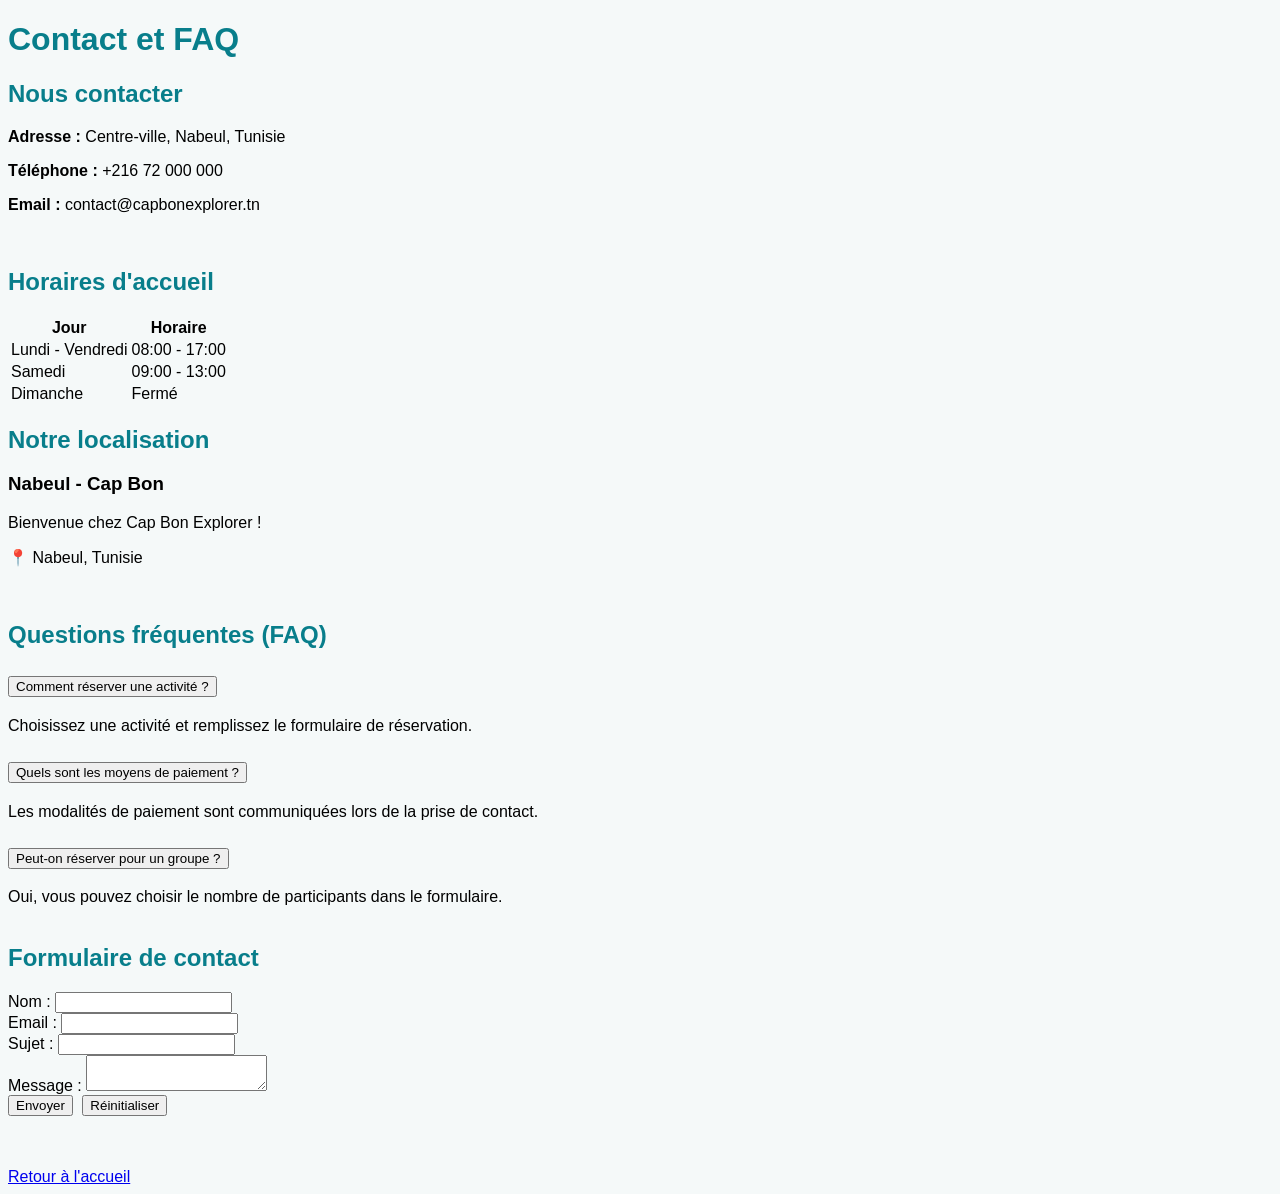
==== contact.html @ 79e99f2b "version final" ====
<!DOCTYPE html>
<html lang="en">
  <head>
    <meta charset="UTF-8" />
    <meta http-equiv="X-UA-Compatible" content="IE=edge" />
    <meta name="viewport" content="width=device-width, initial-scale=1.0" />
    <title>Document</title>
    <link rel="stylesheet" href="style.css" />
  </head>
  <body>
    <div class="container mt-4">
      <h1 class="text-center">Contact et FAQ</h1>
      <h2>Nous contacter</h2>
      <div class="card p-3">
        <p><b>Adresse :</b> Centre-ville, Nabeul, Tunisie</p>
        <p><b>Téléphone :</b> +216 72 000 000</p>
        <p><b>Email :</b> contact@capbonexplorer.tn</p>
      </div>
      <br />
      <h2>Horaires d'accueil</h2>
      <table class="table table-bordered">
        <tr>
          <th>Jour</th>
          <th>Horaire</th>
        </tr>
        <tr>
          <td>Lundi - Vendredi</td>
          <td>08:00 - 17:00</td>
        </tr>
        <tr>
          <td>Samedi</td>
          <td>09:00 - 13:00</td>
        </tr>
        <tr>
          <td>Dimanche</td>
          <td>Fermé</td>
        </tr>
      </table>
      <h2>Notre localisation</h2>
      <div class="card p-4 text-center bg-light">
        <h3>Nabeul - Cap Bon</h3>
        <p>Bienvenue chez Cap Bon Explorer !</p>
        <p>📍 Nabeul, Tunisie</p>
      </div>
      <br />
      <h2>Questions fréquentes (FAQ)</h2>
      <div class="accordion" id="faq">
        <div class="accordion-item">
          <h2 class="accordion-header">
            <button
              class="accordion-button"
              data-bs-toggle="collapse"
              data-bs-target="#q1"
            >
              Comment réserver une activité ?
            </button>
          </h2>
          <div
            id="q1"
            class="accordion-collapse collapse show"
            data-bs-parent="#faq"
          >
            <div class="accordion-body">
              Choisissez une activité et remplissez le formulaire de
              réservation.
            </div>
          </div>
        </div>
        <div class="accordion-item">
          <h2 class="accordion-header">
            <button
              class="accordion-button collapsed"
              data-bs-toggle="collapse"
              data-bs-target="#q2"
            >
              Quels sont les moyens de paiement ?
            </button>
          </h2>
          <div
            id="q2"
            class="accordion-collapse collapse"
            data-bs-parent="#faq"
          >
            <div class="accordion-body">
              Les modalités de paiement sont communiquées lors de la prise de
              contact.
            </div>
          </div>
        </div>
        <div class="accordion-item">
          <h2 class="accordion-header">
            <button
              class="accordion-button collapsed"
              data-bs-toggle="collapse"
              data-bs-target="#q3"
            >
              Peut-on réserver pour un groupe ?
            </button>
          </h2>
          <div
            id="q3"
            class="accordion-collapse collapse"
            data-bs-parent="#faq"
          >
            <div class="accordion-body">
              Oui, vous pouvez choisir le nombre de participants dans le
              formulaire.
            </div>
          </div>
        </div>
      </div>

      <br />
      <h2>Formulaire de contact</h2>
      <form id="formulaire">
        <label>Nom :</label>
        <input type="text" id="nom" class="form-control" required />
        <br />
        <label>Email :</label>
        <input type="email" id="email" class="form-control" required />
        <br />
        <label>Sujet :</label>
        <input type="text" id="sujet" class="form-control" required />
        <br />
        <label>Message :</label>
        <textarea id="message" class="form-control" required></textarea>
        <br />
        <button type="button" onclick="envoyer()" class="btn btn-primary">
          Envoyer
        </button>
        <button type="reset" onclick="effacer()" class="btn btn-danger">
          Réinitialiser
        </button>
      </form>
      <br />
      <p id="resultat"></p>
      <br />
      <a href="index.html">Retour à l'accueil</a>
    </div>
    <script src="https://cdn.jsdelivr.net/npm/bootstrap@5.3.3/dist/js/bootstrap.bundle.min.js"></script>
    <script>
      function envoyer() {
        let nom = document.getElementById("nom").value;
        let email = document.getElementById("email").value;
        let sujet = document.getElementById("sujet").value;
        let message = document.getElementById("message").value;
        if (nom == "" || email == "" || sujet == "" || message == "") {
          document.getElementById("resultat").innerHTML =
            "Veuillez remplir tous les champs.";
          document.getElementById("resultat").style.color = "red";
        } else if (!email.includes("@") || !email.includes(".")) {
          document.getElementById("resultat").innerHTML =
            "Adresse email incorrecte.";
          document.getElementById("resultat").style.color = "red";
        } else {
          document.getElementById("resultat").innerHTML =
            "Votre message a été enregistré avec succès !";
          document.getElementById("resultat").style.color = "green";
        }
      }
      function effacer() {
        document.getElementById("resultat").innerHTML = "";
      }
    </script>
  </body>
</html>
---- style.css ----
body {
    background-color: #f5f9f9;
    font-family: Arial;
}

h1, h2 {
    color: #087e8b;
}

.card {
    border-radius: 10px;
}

button {
    margin-right: 5px;
}
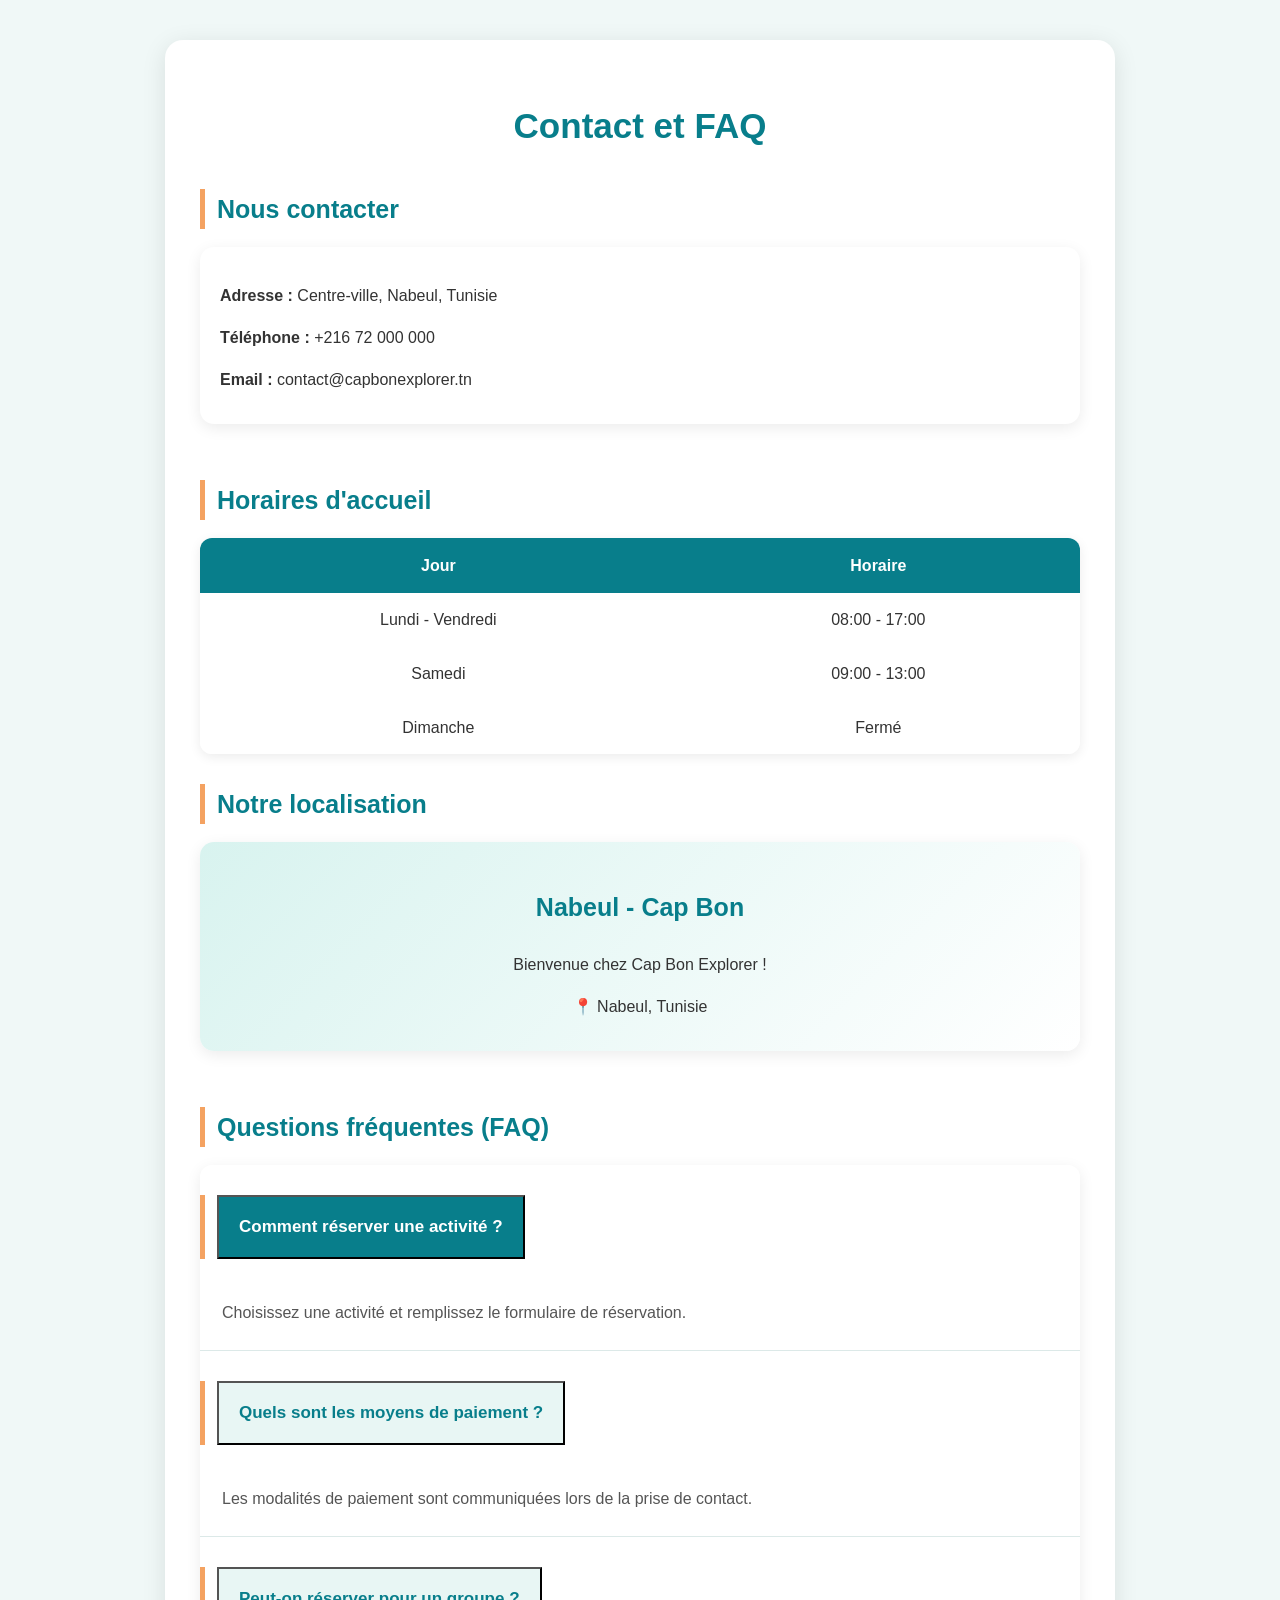
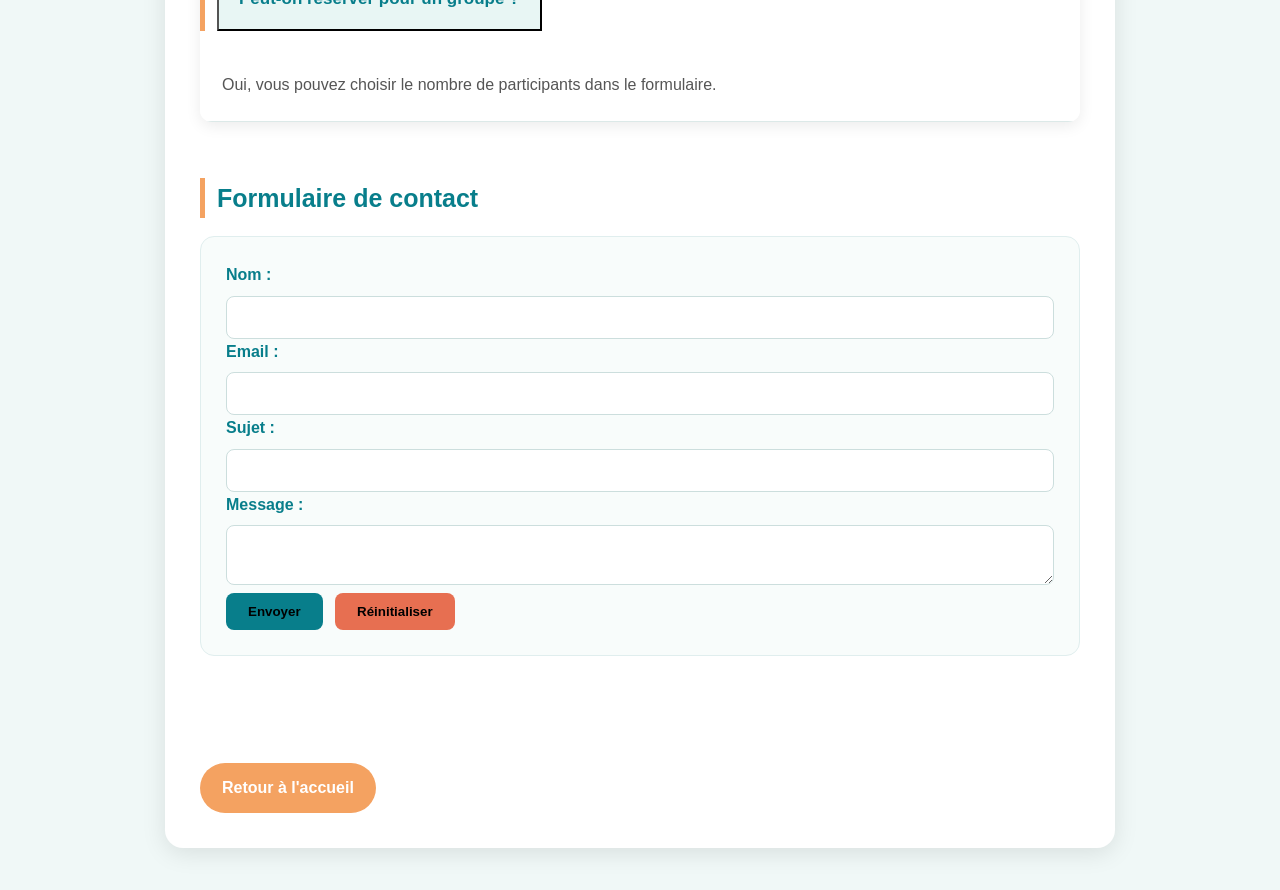
==== commit 1c01ccbb: "final push" ====
--- a/contact.html
+++ b/contact.html
@@ -1,11 +1,11 @@
 <!DOCTYPE html>
-<html lang="en">
+<html lang="fr">
   <head>
     <meta charset="UTF-8" />
     <meta http-equiv="X-UA-Compatible" content="IE=edge" />
     <meta name="viewport" content="width=device-width, initial-scale=1.0" />
     <title>Document</title>
-    <link rel="stylesheet" href="style.css" />
+    <link rel="stylesheet" href="style2.css" />
   </head>
   <body>
     <div class="container mt-4">
--- a/style2.css
+++ b/style2.css
@@ -0,0 +1,246 @@
+
+* {
+    box-sizing: border-box;
+    scroll-behavior: smooth;
+}
+body {
+    font-family: Arial, sans-serif;
+    background: #f0f8f7;
+    color: #333;
+    line-height: 1.6;
+}
+
+.container {
+    max-width: 950px;
+    margin: 40px auto;
+    background: white;
+    padding: 35px;
+    border-radius: 18px;
+    box-shadow: 0 5px 25px rgba(0,0,0,0.10);
+}
+
+h1 {
+    color: #087e8b;
+    font-size: 35px;
+    font-weight: bold;
+    margin-bottom: 35px;
+    text-align: center;
+}
+
+h2 {
+    color: #087e8b;
+    font-size: 25px;
+    margin-top: 30px;
+    margin-bottom: 18px;
+    border-left: 5px solid #f4a261;
+    padding-left: 12px;
+}
+
+h3 {
+    color: #087e8b;
+}
+.card {
+    border: none;
+    border-radius: 14px;
+    background: #ffffff;
+    box-shadow: 0 4px 15px rgba(0,0,0,0.08);
+    padding: 20px;
+    transition: 0.3s;
+}
+
+.card:hover {
+    transform: translateY(-4px);
+    box-shadow: 0 7px 20px rgba(0,0,0,0.13);
+}
+
+.card p {
+    font-size: 16px;
+    margin-bottom: 12px;
+}
+
+.table {
+    width: 100%;
+    border-collapse: collapse;
+    border-radius: 12px;
+    overflow: hidden;
+    box-shadow: 0 3px 12px rgba(0,0,0,0.08);
+}
+
+.table th {
+    background-color: #087e8b;
+    color: white;
+    padding: 15px;
+    text-align: center;
+}
+
+.table td {
+    padding: 14px;
+    text-align: center;
+    background: white;
+}
+
+.table tr:hover td {
+    background-color: #e5f5f3;
+}
+
+.bg-light {
+    background: linear-gradient(135deg, #d8f3ef, #ffffff) !important;
+}
+
+.text-center {
+    text-align: center;
+}
+
+.card h3 {
+    font-size: 25px;
+    font-weight: bold;
+}
+.accordion {
+    border-radius: 12px;
+    overflow: hidden;
+    box-shadow: 0 4px 15px rgba(0,0,0,0.08);
+}
+
+.accordion-item {
+    border: none;
+    border-bottom: 1px solid #dce9e8;
+}
+
+.accordion-button {
+    background-color: #e8f6f4;
+    color: #087e8b;
+    font-size: 17px;
+    font-weight: bold;
+    padding: 20px;
+    box-shadow: none;
+    transition: 0.3s;
+}
+
+.accordion-button:not(.collapsed) {
+    background-color: #087e8b;
+    color: white;
+    box-shadow: none;
+}
+
+.accordion-button::after {
+    filter: none;
+}
+
+.accordion-button:not(.collapsed)::after {
+    filter: brightness(0) invert(1);
+}
+
+.accordion-button:focus {
+    box-shadow: 0 0 0 3px rgba(8,126,139,0.15);
+}
+
+.accordion-body {
+    background-color: white;
+    color: #555;
+    padding: 22px;
+    font-size: 16px;
+    line-height: 1.8;
+}
+form {
+    background: #f8fcfb;
+    padding: 25px;
+    border-radius: 14px;
+    border: 1px solid #e0eeee;
+}
+
+label {
+    display: block;
+    font-weight: bold;
+    margin-bottom: 8px;
+    color: #087e8b;
+}
+
+.form-control {
+    width: 100%;
+    padding: 12px;
+    border: 1px solid #ccdedd;
+    border-radius: 8px;
+    font-size: 15px;
+}
+
+.form-control:focus {
+    border-color: #087e8b;
+    box-shadow: 0 0 6px rgba(8,126,139,0.25);
+}
+.btn {
+    padding: 11px 22px;
+    border-radius: 8px;
+    font-weight: bold;
+    border: none;
+    transition: 0.3s;
+    margin-right: 8px;
+}
+
+.btn-primary {
+    background-color: #087e8b;
+}
+
+.btn-primary:hover {
+    background-color: #065e68;
+    transform: translateY(-2px);
+}
+
+.btn-danger {
+    background-color: #e76f51;
+}
+
+.btn-danger:hover {
+    background-color: #c9553a;
+    transform: translateY(-2px);
+}
+#resultat {
+    font-weight: bold;
+    padding: 12px;
+    border-radius: 8px;
+}
+a[href="index.html"] {
+    display: inline-block;
+    background-color: #f4a261;
+    color: white;
+    text-decoration: none;
+    padding: 12px 22px;
+    border-radius: 25px;
+    font-weight: bold;
+    transition: 0.3s;
+}
+
+a[href="index.html"]:hover {
+    background-color: #e76f51;
+    transform: translateY(-2px);
+}
+@media (max-width: 600px) {
+
+    .container {
+        margin: 10px;
+        padding: 20px;
+    }
+
+    h1 {
+        font-size: 27px;
+    }
+
+    h2 {
+        font-size: 21px;
+    }
+
+    .accordion-button {
+        font-size: 15px;
+        padding: 15px;
+    }
+
+    .btn {
+        width: 100%;
+        margin: 5px 0;
+    }
+
+    .table th,
+    .table td {
+        padding: 10px 5px;
+        font-size: 14px;
+    }
+}
